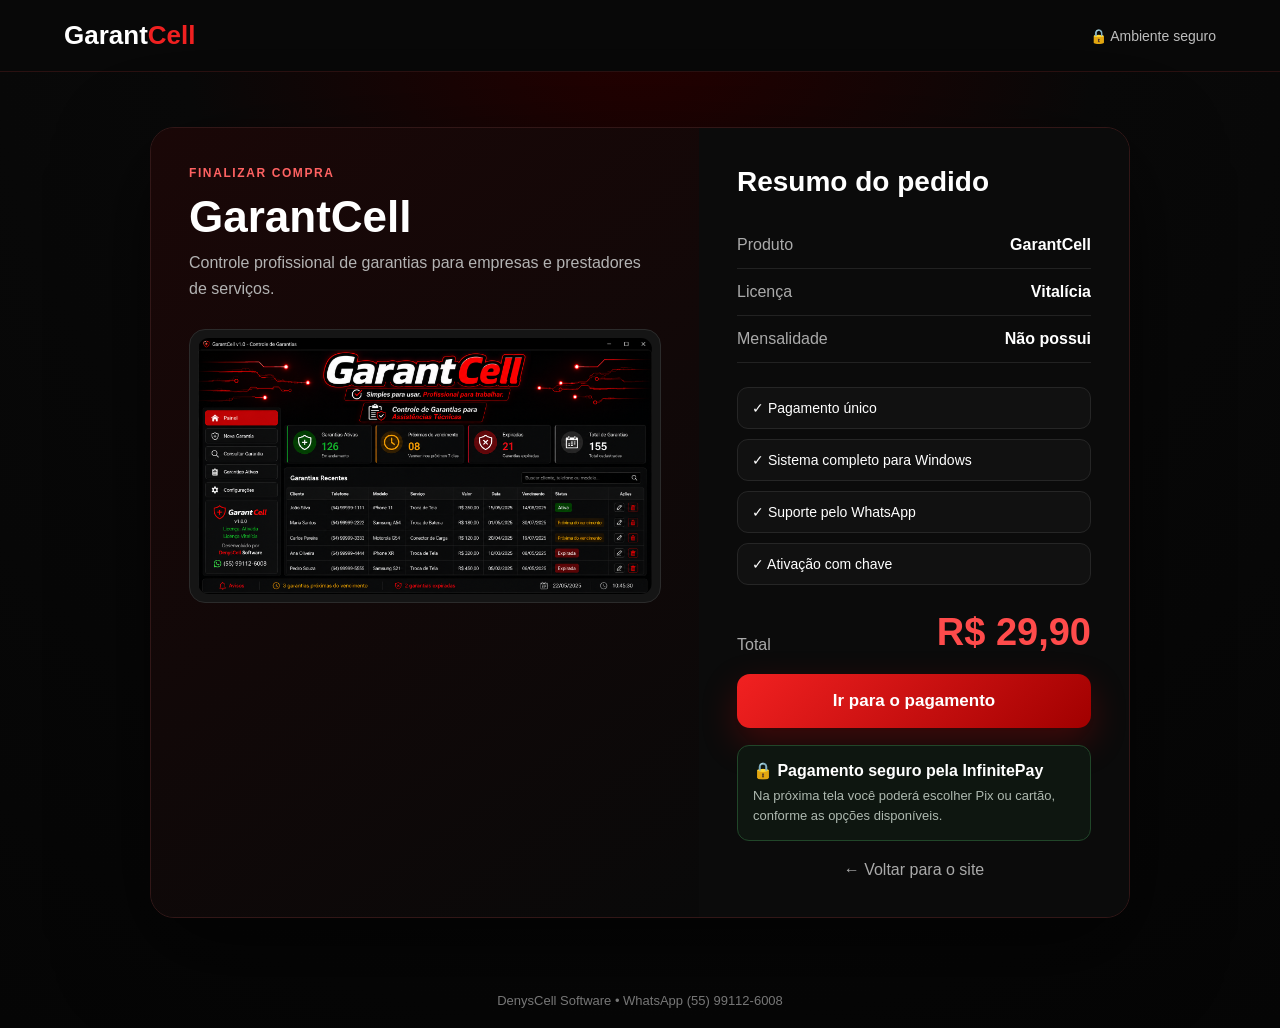
==== checkout.html @ e6cacd6e "Add files via upload" ====
<!DOCTYPE html>
<html lang="pt-BR">
<head>
<meta charset="UTF-8">
<meta name="viewport" content="width=device-width, initial-scale=1.0">
<title>Finalizar Compra | GarantCell</title>
<style>
*{box-sizing:border-box}
body{margin:0;font-family:Arial,Helvetica,sans-serif;background:radial-gradient(circle at top,#260000 0,#090909 38%,#050505 100%);color:#fff;min-height:100vh}
header{height:72px;display:flex;align-items:center;justify-content:space-between;padding:0 5%;background:#080808;border-bottom:1px solid #2a1111}
.logo{font-size:26px;font-weight:800}.logo span{color:#ef2020}.seguro{color:#bdbdbd;font-size:14px}
main{width:100%;padding:55px 18px}
.checkout{width:min(100%,980px);margin:0 auto;display:grid;grid-template-columns:1fr 430px;background:#0d0d0d;border:1px solid #321717;border-radius:24px;overflow:hidden;box-shadow:0 30px 90px rgba(0,0,0,.65)}
.visual{padding:38px;background:linear-gradient(145deg,#1a0707,#090909)}
.visual .tag{color:#ff6262;font-size:12px;font-weight:800;letter-spacing:1.6px}
.visual h1{margin:12px 0 8px;font-size:44px}.visual p{margin:0;color:#b3b3b3;line-height:1.6}
.screenshot-wrap{margin-top:28px;padding:8px;border-radius:16px;background:#151515;border:1px solid #2b2b2b}
.screenshot-wrap img{display:block;width:100%;height:auto;border-radius:11px}
.resumo{padding:38px;background:#0b0b0b}.resumo h2{margin:0 0 24px;font-size:28px}
.linha{display:flex;justify-content:space-between;gap:20px;padding:14px 0;border-bottom:1px solid #222;color:#aaa}
.linha strong{color:#fff;text-align:right}
.beneficios{margin:24px 0;display:grid;gap:10px}
.beneficios div{padding:12px 14px;background:#111;border:1px solid #262626;border-radius:11px;font-size:14px}
.total{display:flex;align-items:end;justify-content:space-between;margin:26px 0 20px}.total span{color:#aaa}.total strong{font-size:38px;color:#ff4b4b}
.botao{display:block;width:100%;text-align:center;padding:17px 20px;border-radius:13px;background:linear-gradient(135deg,#f22121,#a10000);color:#fff;font-size:17px;font-weight:800;text-decoration:none;box-shadow:0 14px 35px rgba(220,0,0,.25)}
.botao:hover{filter:brightness(1.08)}
.caixa-segura{margin-top:17px;padding:15px;background:#0e1610;border:1px solid #214629;border-radius:12px}
.caixa-segura strong{display:block}.caixa-segura p{margin:6px 0 0;color:#aeb9b0;font-size:13px;line-height:1.5}
.voltar{display:block;text-align:center;color:#aaa;margin-top:20px;text-decoration:none}
footer{text-align:center;color:#777;padding:20px;font-size:13px}
@media(max-width:850px){.checkout{grid-template-columns:1fr}.visual,.resumo{padding:26px}.visual h1{font-size:36px}}
</style>
</head>
<body>
<header>
  <div class="logo">Garant<span>Cell</span></div>
  <div class="seguro">🔒 Ambiente seguro</div>
</header>

<main>
  <section class="checkout">
    <div class="visual">
      <div class="tag">FINALIZAR COMPRA</div>
      <h1>GarantCell</h1>
      <p>Controle profissional de garantias para empresas e prestadores de serviços.</p>
      <div class="screenshot-wrap">
        <img src="assets/garantcell-sistema.png" alt="Tela do GarantCell">
      </div>
    </div>

    <div class="resumo">
      <h2>Resumo do pedido</h2>
      <div class="linha"><span>Produto</span><strong>GarantCell</strong></div>
      <div class="linha"><span>Licença</span><strong>Vitalícia</strong></div>
      <div class="linha"><span>Mensalidade</span><strong>Não possui</strong></div>

      <div class="beneficios">
        <div>✓ Pagamento único</div>
        <div>✓ Sistema completo para Windows</div>
        <div>✓ Suporte pelo WhatsApp</div>
        <div>✓ Ativação com chave</div>
      </div>

      <div class="total">
        <span>Total</span>
        <strong>R$ 29,90</strong>
      </div>

      <a class="botao" href="https://invoice.infinitepay.io/denystrd/KxLDPreSBD" target="_blank" rel="noopener">
        Ir para o pagamento
      </a>

      <div class="caixa-segura">
        <strong>🔒 Pagamento seguro pela InfinitePay</strong>
        <p>Na próxima tela você poderá escolher Pix ou cartão, conforme as opções disponíveis.</p>
      </div>

      <a class="voltar" href="index.html">← Voltar para o site</a>
    </div>
  </section>
</main>

<footer>DenysCell Software • WhatsApp (55) 99112-6008</footer>
</body>
</html>
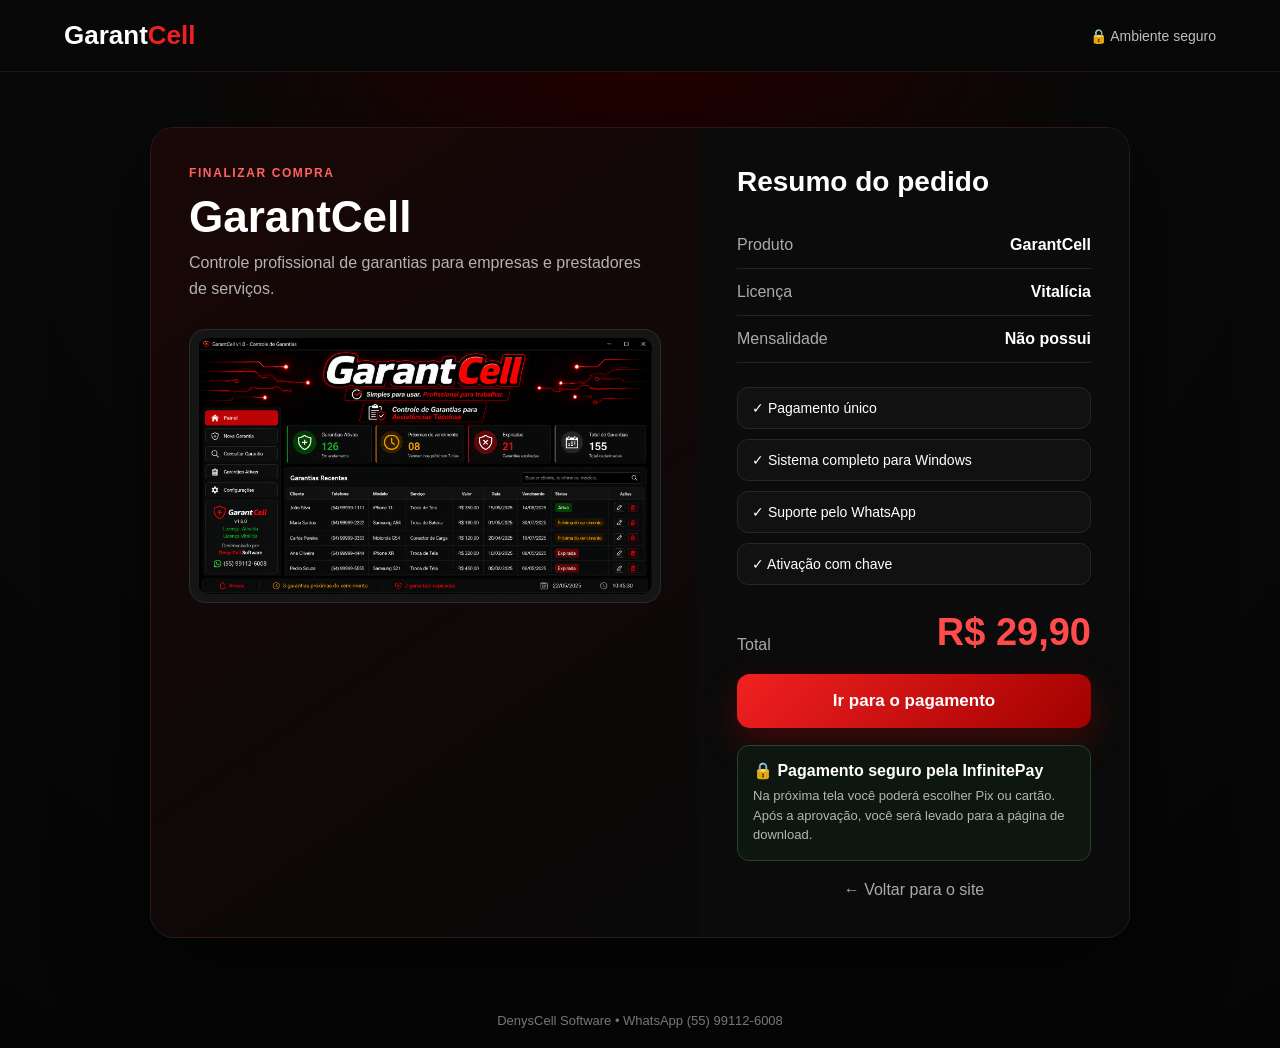
==== commit 1423873b: "Add files via upload" ====
--- a/checkout.html
+++ b/checkout.html
@@ -66,13 +66,13 @@
         <strong>R$ 29,90</strong>
       </div>
 
-      <a class="botao" href="https://invoice.infinitepay.io/denystrd/KxLDPreSBD" target="_blank" rel="noopener">
+      <a class="botao" href="https://checkout.infinitepay.io/denystrd/YGqOeFHjIA" target="_blank" rel="noopener">
         Ir para o pagamento
       </a>
 
       <div class="caixa-segura">
         <strong>🔒 Pagamento seguro pela InfinitePay</strong>
-        <p>Na próxima tela você poderá escolher Pix ou cartão, conforme as opções disponíveis.</p>
+        <p>Na próxima tela você poderá escolher Pix ou cartão. Após a aprovação, você será levado para a página de download.</p>
       </div>
 
       <a class="voltar" href="index.html">← Voltar para o site</a>
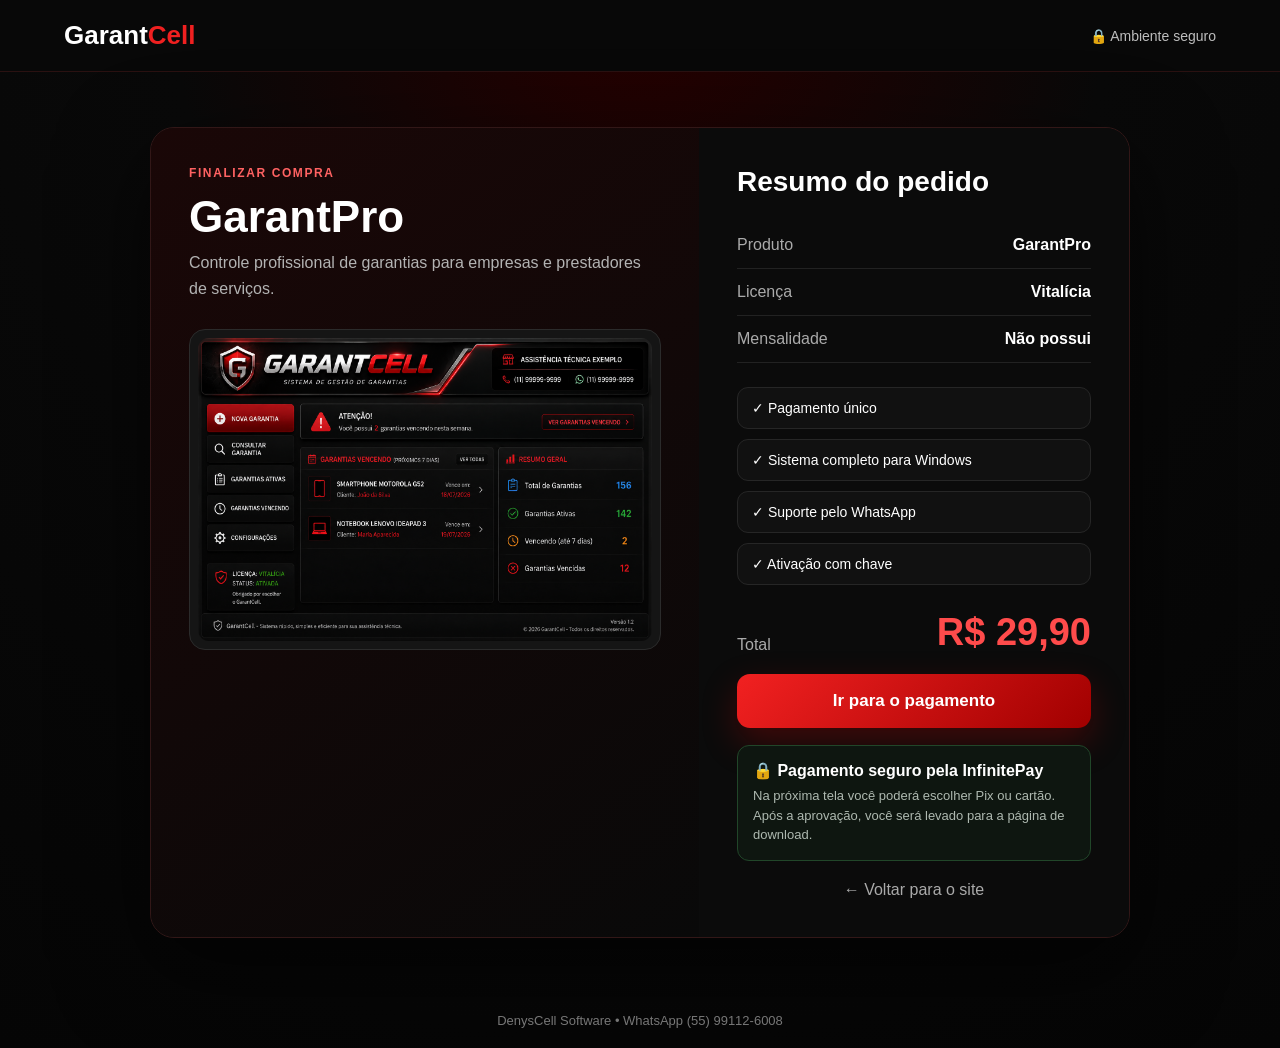
==== commit 39a34119: "Add files via upload" ====
--- a/checkout.html
+++ b/checkout.html
@@ -3,7 +3,7 @@
 <head>
 <meta charset="UTF-8">
 <meta name="viewport" content="width=device-width, initial-scale=1.0">
-<title>Finalizar Compra | GarantCell</title>
+<title>Finalizar Compra | GarantPro</title>
 <style>
 *{box-sizing:border-box}
 body{margin:0;font-family:Arial,Helvetica,sans-serif;background:radial-gradient(circle at top,#260000 0,#090909 38%,#050505 100%);color:#fff;min-height:100vh}
@@ -41,16 +41,16 @@
   <section class="checkout">
     <div class="visual">
       <div class="tag">FINALIZAR COMPRA</div>
-      <h1>GarantCell</h1>
+      <h1>GarantPro</h1>
       <p>Controle profissional de garantias para empresas e prestadores de serviços.</p>
       <div class="screenshot-wrap">
-        <img src="assets/garantcell-sistema.png" alt="Tela do GarantCell">
+        <img src="assets/garantpro-sistema.png" alt="Tela do GarantPro">
       </div>
     </div>
 
     <div class="resumo">
       <h2>Resumo do pedido</h2>
-      <div class="linha"><span>Produto</span><strong>GarantCell</strong></div>
+      <div class="linha"><span>Produto</span><strong>GarantPro</strong></div>
       <div class="linha"><span>Licença</span><strong>Vitalícia</strong></div>
       <div class="linha"><span>Mensalidade</span><strong>Não possui</strong></div>
 
@@ -66,7 +66,7 @@
         <strong>R$ 29,90</strong>
       </div>
 
-      <a class="botao" href="https://checkout.infinitepay.io/denystrd/YGqOeFHjIA" target="_blank" rel="noopener">
+      <a class="botao" href="https://checkout.infinitepay.io/garantcell/6BmOJs8EXF" target="_blank" rel="noopener">
         Ir para o pagamento
       </a>
 
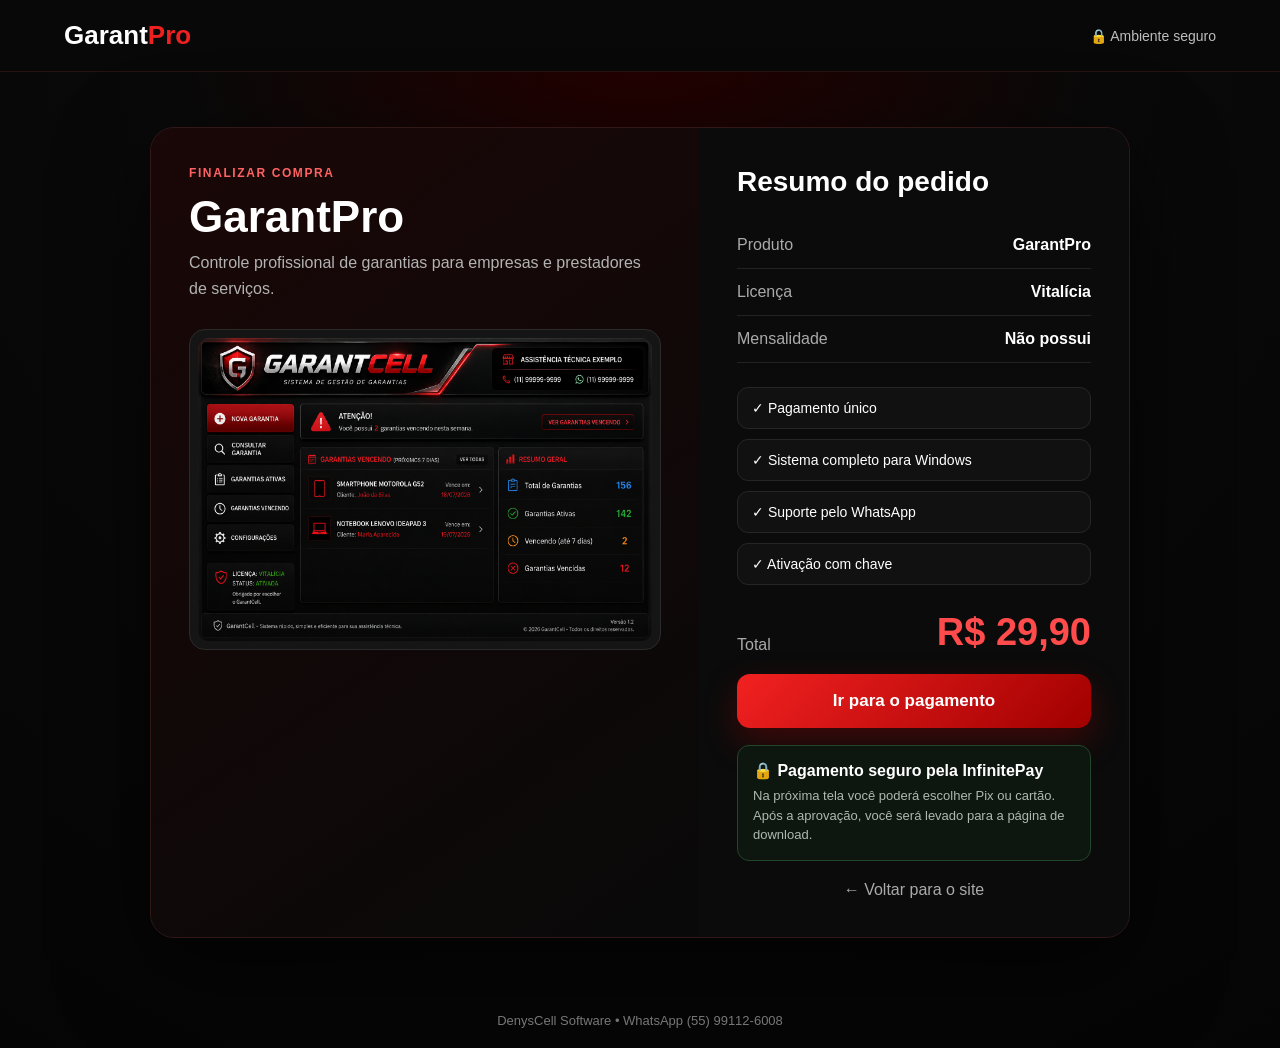
==== commit 281599c0: "Add files via upload" ====
--- a/checkout.html
+++ b/checkout.html
@@ -33,7 +33,7 @@
 </head>
 <body>
 <header>
-  <div class="logo">Garant<span>Cell</span></div>
+  <div class="logo">Garant<span>Pro</span></div>
   <div class="seguro">🔒 Ambiente seguro</div>
 </header>
 
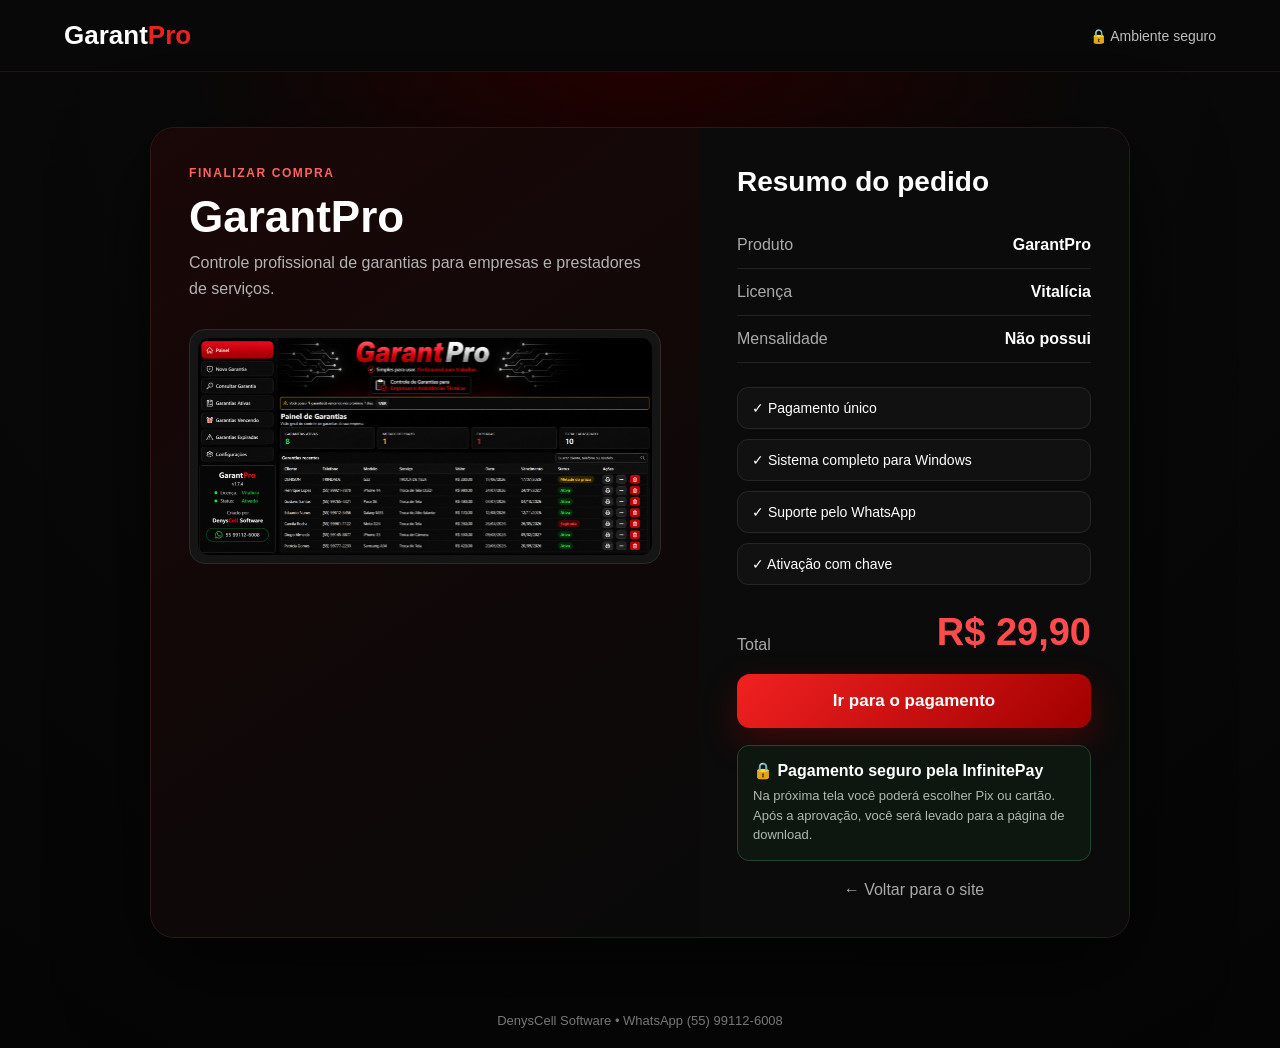
==== commit c4bc2832: "Add files via upload" ====
--- a/checkout.html
+++ b/checkout.html
@@ -66,7 +66,7 @@
         <strong>R$ 29,90</strong>
       </div>
 
-      <a class="botao" href="https://checkout.infinitepay.io/garantcell/6BmOJs8EXF" target="_blank" rel="noopener">
+      <a class="botao" href="https://mpago.la/2L3SPfb target="_blank" rel="noopener">
         Ir para o pagamento
       </a>
 
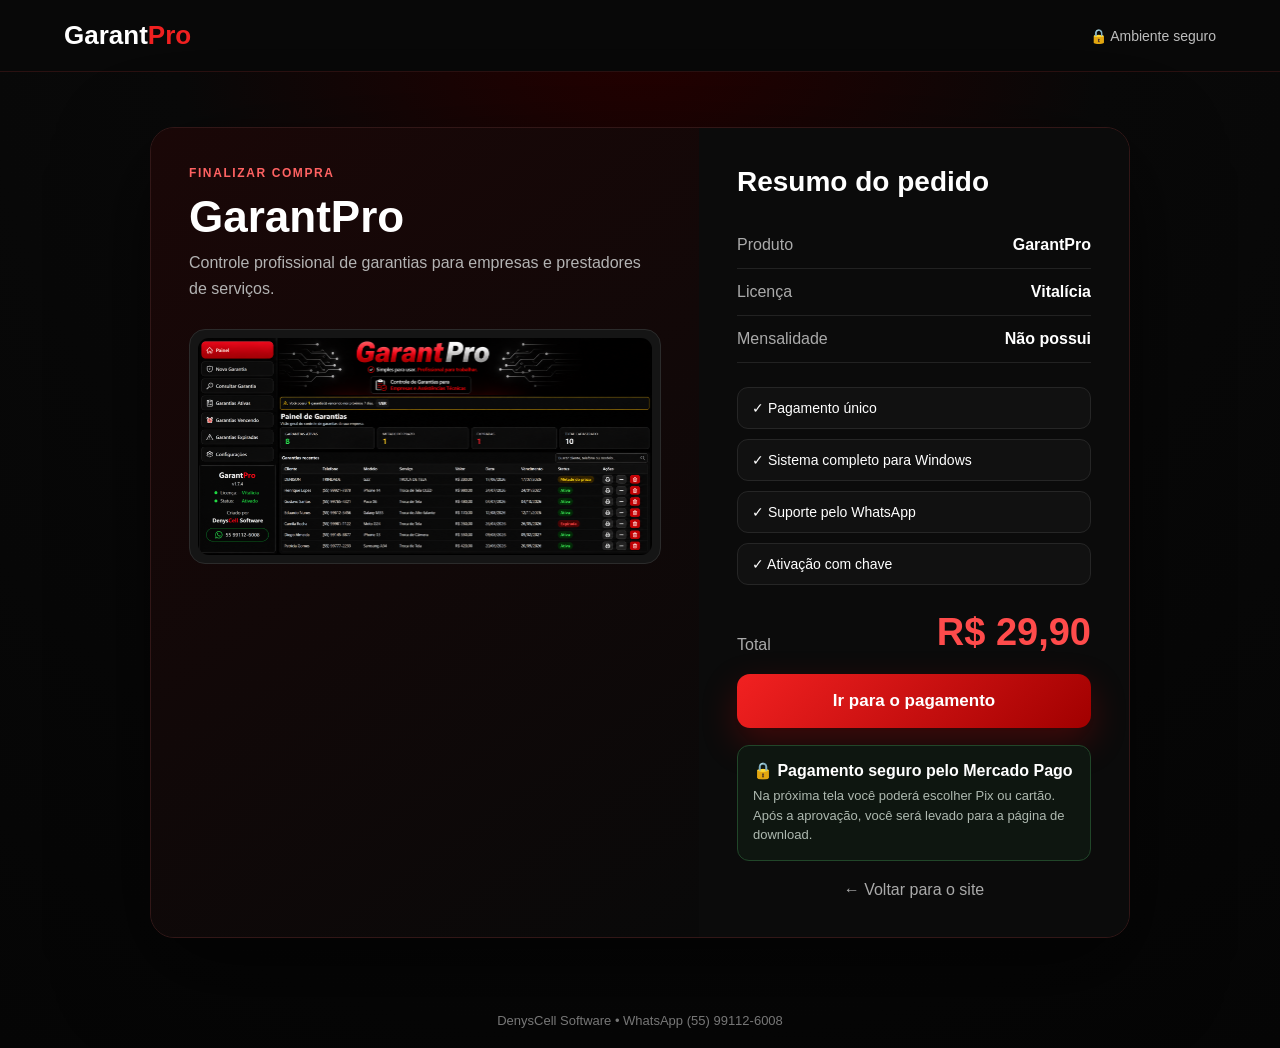
==== commit 7d6ca13e: "Add files via upload" ====
--- a/checkout.html
+++ b/checkout.html
@@ -66,12 +66,12 @@
         <strong>R$ 29,90</strong>
       </div>
 
-      <a class="botao" href="https://mpago.la/2L3SPfb target="_blank" rel="noopener">
+      <a class="botao" href="https://mpago.la/2L3SPfb" target="_blank" rel="noopener">
         Ir para o pagamento
       </a>
 
       <div class="caixa-segura">
-        <strong>🔒 Pagamento seguro pela InfinitePay</strong>
+        <strong>🔒 Pagamento seguro pelo Mercado Pago</strong>
         <p>Na próxima tela você poderá escolher Pix ou cartão. Após a aprovação, você será levado para a página de download.</p>
       </div>
 
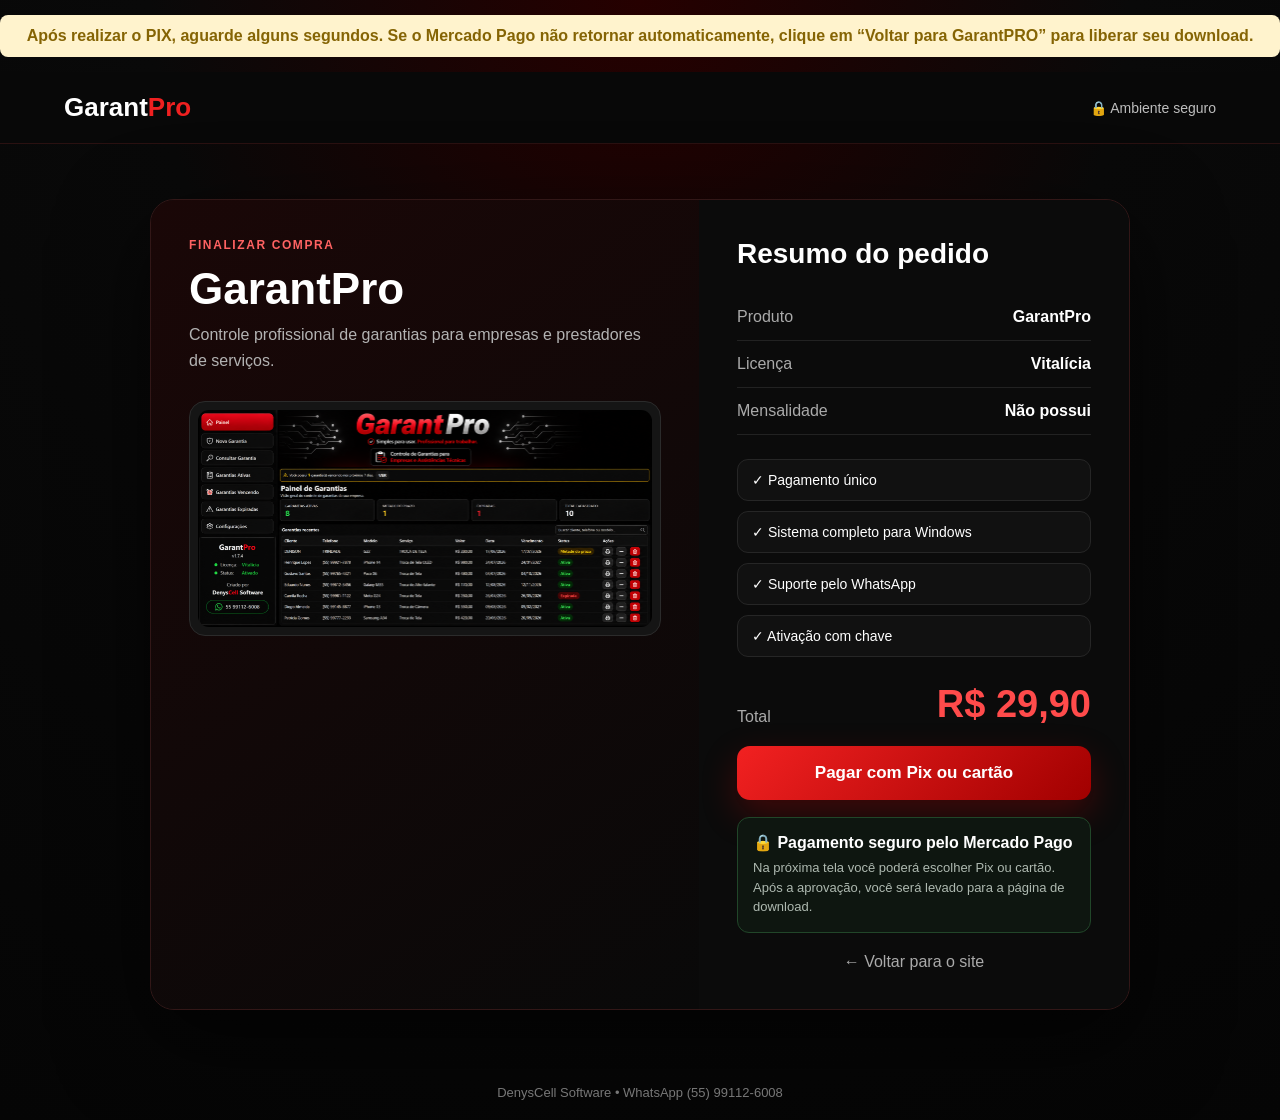
==== commit c4339208: "Add files via upload" ====
--- a/checkout.html
+++ b/checkout.html
@@ -24,6 +24,7 @@
 .total{display:flex;align-items:end;justify-content:space-between;margin:26px 0 20px}.total span{color:#aaa}.total strong{font-size:38px;color:#ff4b4b}
 .botao{display:block;width:100%;text-align:center;padding:17px 20px;border-radius:13px;background:linear-gradient(135deg,#f22121,#a10000);color:#fff;font-size:17px;font-weight:800;text-decoration:none;box-shadow:0 14px 35px rgba(220,0,0,.25)}
 .botao:hover{filter:brightness(1.08)}
+.botao[aria-disabled="true"]{opacity:.65;pointer-events:none}.erro-pagamento{display:none;margin-top:14px;padding:12px;border-radius:10px;background:#2a0d0d;border:1px solid #7b2424;color:#ffb6b6;font-size:13px;line-height:1.45}
 .caixa-segura{margin-top:17px;padding:15px;background:#0e1610;border:1px solid #214629;border-radius:12px}
 .caixa-segura strong{display:block}.caixa-segura p{margin:6px 0 0;color:#aeb9b0;font-size:13px;line-height:1.5}
 .voltar{display:block;text-align:center;color:#aaa;margin-top:20px;text-decoration:none}
@@ -32,6 +33,9 @@
 </style>
 </head>
 <body>
+<div style="background:#fff3cd;color:#856404;padding:12px;border-radius:8px;margin:15px 0;font-weight:bold;text-align:center;">
+Após realizar o PIX, aguarde alguns segundos. Se o Mercado Pago não retornar automaticamente, clique em <b>“Voltar para GarantPRO”</b> para liberar seu download.
+</div>
 <header>
   <div class="logo">Garant<span>Pro</span></div>
   <div class="seguro">🔒 Ambiente seguro</div>
@@ -66,9 +70,8 @@
         <strong>R$ 29,90</strong>
       </div>
 
-      <a class="botao" href="https://mpago.la/2L3SPfb" target="_blank" rel="noopener">
-        Ir para o pagamento
-      </a>
+      <a class="botao" id="pagarAgora" href="#">Pagar com Pix ou cartão</a>
+      <div class="erro-pagamento" id="erroPagamento" role="alert"></div>
 
       <div class="caixa-segura">
         <strong>🔒 Pagamento seguro pelo Mercado Pago</strong>
@@ -81,5 +84,34 @@
 </main>
 
 <footer>DenysCell Software • WhatsApp (55) 99112-6008</footer>
+<script>
+const botao = document.getElementById('pagarAgora');
+const erro = document.getElementById('erroPagamento');
+
+const params = new URLSearchParams(window.location.search);
+if (params.get('status') === 'failure') {
+  erro.textContent = 'O pagamento não foi concluído. Você pode tentar novamente.';
+  erro.style.display = 'block';
+}
+
+botao.addEventListener('click', async (event) => {
+  event.preventDefault();
+  erro.style.display = 'none';
+  botao.setAttribute('aria-disabled', 'true');
+  botao.textContent = 'Abrindo pagamento seguro...';
+
+  try {
+    const response = await fetch('/api/create-preference', { method: 'POST' });
+    const data = await response.json();
+    if (!response.ok || !data.checkout_url) throw new Error(data.error || 'Falha ao abrir checkout.');
+    window.location.href = data.checkout_url;
+  } catch (e) {
+    erro.textContent = e.message || 'Não foi possível abrir o pagamento. Tente novamente.';
+    erro.style.display = 'block';
+    botao.removeAttribute('aria-disabled');
+    botao.textContent = 'Pagar com Pix ou cartão';
+  }
+});
+</script>
 </body>
 </html>
